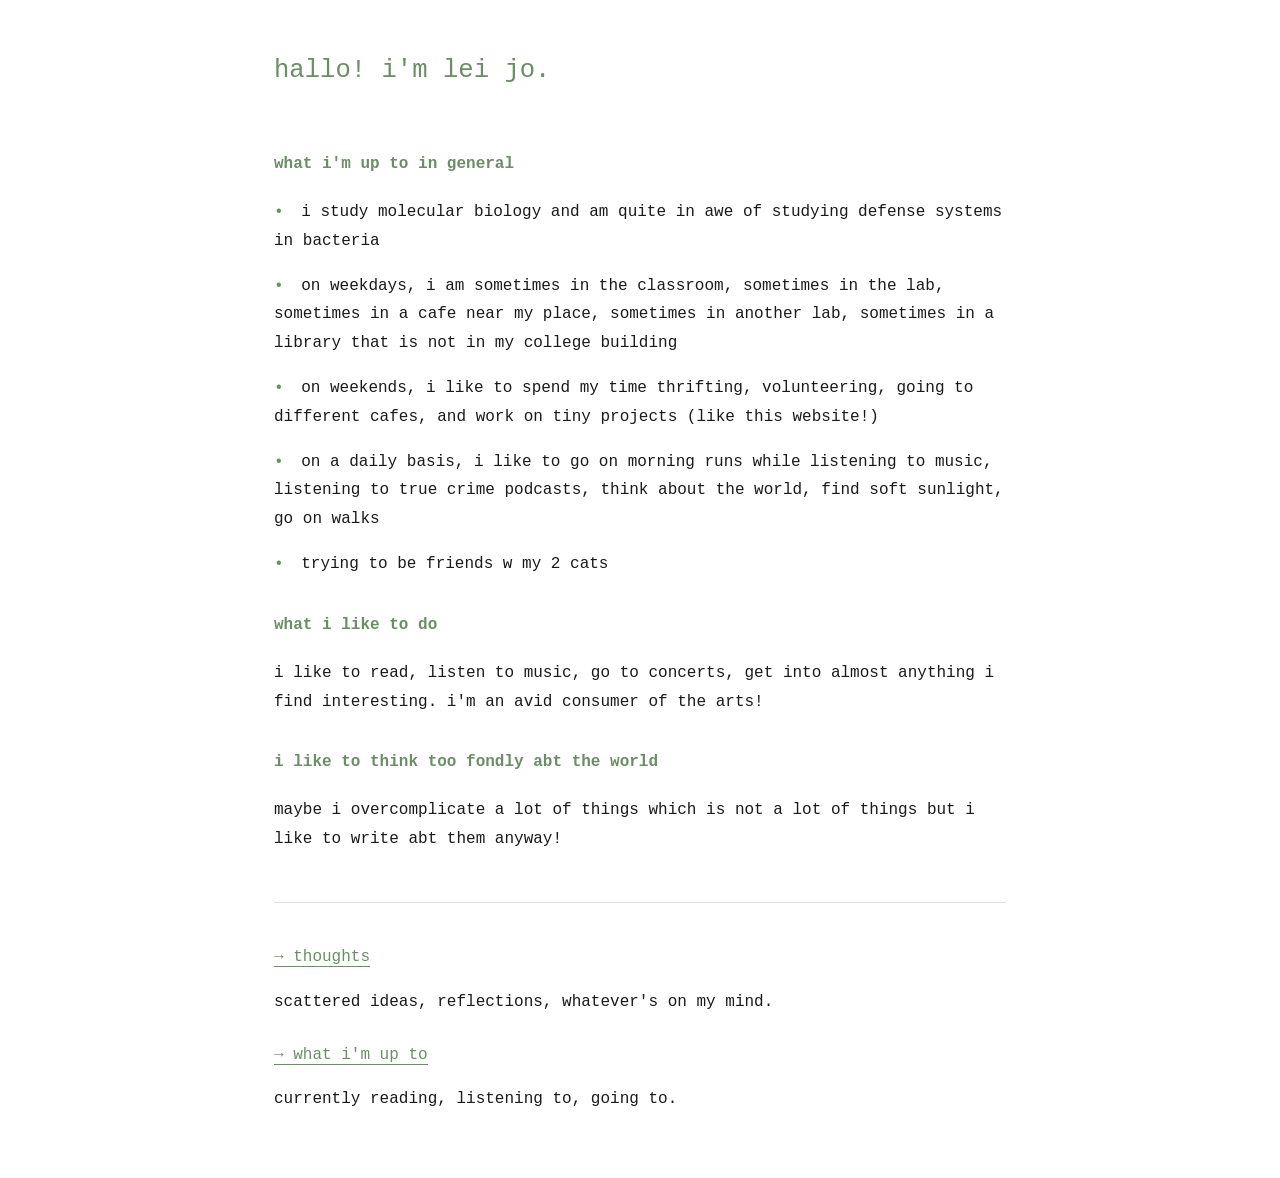
==== index.html @ 5918b137 "Add files via upload" ====
<!DOCTYPE html>
<html lang="en">
<head>
    <meta charset="UTF-8">
    <meta name="viewport" content="width=device-width, initial-scale=1.0">
    <title>hi</title>
    <style>
        * {
            margin: 0;
            padding: 0;
            box-sizing: border-box;
        }

        body {
            background-color: #ffffff;
            color: #1a1a1a;
            font-family: 'Courier New', monospace;
            line-height: 1.8;
            padding: 3rem 4rem;
            max-width: 860px;
            margin: 0 auto;
        }

        h1 {
            color: #6B8E66;
            margin-bottom: 0.75rem;
            font-size: 1.6rem;
            font-weight: normal;
        }

        h2 {
            color: #6B8E66;
            font-size: 1rem;
            margin-top: 2rem;
            margin-bottom: 1.2rem;
            font-weight: bold;
        }

        .content {
            margin-bottom: 2.5rem;
        }

        ul {
            list-style: none;
            margin-bottom: 1.5rem;
            margin-left: 0;
        }

        li {
            margin-bottom: 1rem;
            font-size: 1rem;
        }

        li:before {
            content: "• ";
            color: #6B8E66;
            margin-right: 0.5rem;
        }

        p {
            margin-bottom: 1.5rem;
            font-size: 1rem;
        }

        .intro {
            margin-bottom: 3.5rem;
        }

        .nav {
            margin-top: 3rem;
            border-top: 1px solid #e0e0e0;
            padding-top: 2.5rem;
        }

        .nav p {
            margin-bottom: 1rem;
        }

        a {
            color: #6B8E66;
            text-decoration: none;
            border-bottom: 1px solid #6B8E66;
            transition: opacity 0.2s;
        }

        a:hover {
            opacity: 0.7;
        }

        .subtitle {
            color: #666;
            font-size: 0.95rem;
        }
    </style>
</head>
<body>
    <div class="intro">
        <h1>hallo! i'm lei jo.</h1>
    </div>

    <div class="content">
        <h2>what i'm up to in general</h2>
        <ul>
            <li>i study molecular biology and am quite in awe of studying defense systems in bacteria</li>
            <li>on weekdays, i am sometimes in the classroom, sometimes in the lab, sometimes in a cafe near my place, sometimes in another lab, sometimes in a library that is not in my college building</li>
            <li>on weekends, i like to spend my time thrifting, volunteering, going to different cafes, and work on tiny projects (like this website!)</li>
            <li>on a daily basis, i like to go on morning runs while listening to music, listening to true crime podcasts, think about the world, find soft sunlight, go on walks</li>
            <li>trying to be friends w my 2 cats</li>
        </ul>

        <h2>what i like to do</h2>
        <p>i like to read, listen to music, go to concerts, get into almost anything i find interesting. i'm an avid consumer of the arts!</p>

        <h2>i like to think too fondly abt the world</h2>
        <p>maybe i overcomplicate a lot of things which is not a lot of things but i like to write abt them anyway!</p>
    </div>

    <div class="nav">
        <p><a href="thoughts.html">→ thoughts</a></p>
        <p>scattered ideas, reflections, whatever's on my mind.</p>

        <p style="margin-top: 1.5rem;"><a href="whatimuptohtml.html">→ what i'm up to</a></p>
        <p>currently reading, listening to, going to.</p>
    </div>
</body>
</html>
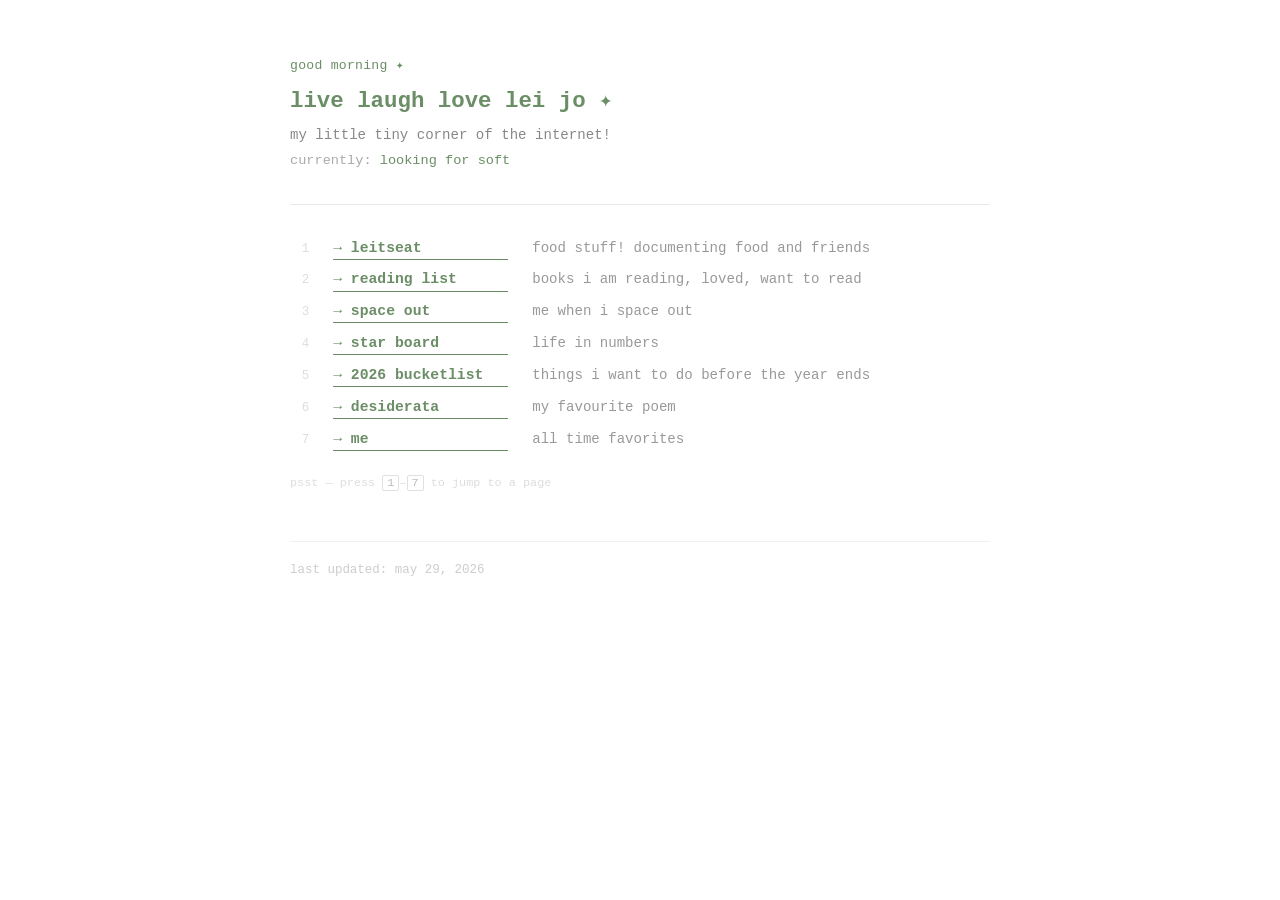
==== commit 67c7032d: "Add files via upload" ====
--- a/index.html
+++ b/index.html
@@ -3,124 +3,217 @@
 <head>
     <meta charset="UTF-8">
     <meta name="viewport" content="width=device-width, initial-scale=1.0">
-    <title>hi</title>
+    <title>lei jo</title>
+    <link rel="stylesheet" href="style.css">
     <style>
-        * {
-            margin: 0;
-            padding: 0;
-            box-sizing: border-box;
-        }
-
-        body {
-            background-color: #ffffff;
-            color: #1a1a1a;
+        .header {
+            margin-bottom: 2rem;
+        }
+
+        .greeting {
+            color: #6B8E66;
+            font-size: 0.82rem;
+            margin-bottom: 0.6rem;
+            letter-spacing: 0.02em;
+        }
+
+        .tagline {
+            color: #888;
+            font-size: 0.88rem;
+            margin-bottom: 0.3rem;
+        }
+
+        .currently {
+            color: #aaa;
+            font-size: 0.85rem;
+            margin-bottom: 0;
+            min-height: 1.2em;
+        }
+
+        .currently .word {
+            color: #6B8E66;
+        }
+
+        .nav-list {
+            list-style: none;
+            margin: 2rem 0 0 0;
+        }
+
+        .nav-list li {
+            margin-bottom: 0.55rem;
+            font-size: 0.92rem;
+            display: flex;
+            align-items: baseline;
+            gap: 1.5rem;
+        }
+
+        .nav-list li:before {
+            content: none;
+        }
+
+        .nav-list .num {
+            color: #ddd;
+            font-size: 0.78rem;
+            width: 1.2rem;
+            flex-shrink: 0;
+            text-align: right;
+        }
+
+        .nav-list .link-label {
+            flex-shrink: 0;
+            width: 175px;
+            font-weight: bold;
+            position: relative;
+        }
+
+        /* sparkle on hover */
+        .nav-list .link-label::after {
+            content: " ✦";
+            opacity: 0;
+            color: #6B8E66;
+            transition: opacity 0.2s;
+        }
+        .nav-list .link-label:hover::after {
+            opacity: 1;
+        }
+
+        .nav-list .link-desc {
+            color: #999;
+            font-size: 0.88rem;
+            white-space: nowrap;
+        }
+
+        .footer {
+            margin-top: 3rem;
+            padding-top: 1.2rem;
+            border-top: 1px solid #f0f0f0;
+            font-size: 0.78rem;
+            color: #ccc;
+        }
+
+        .hint {
+            color: #ddd;
+            font-size: 0.74rem;
+            margin-top: 1.5rem;
+        }
+        .hint kbd {
             font-family: 'Courier New', monospace;
-            line-height: 1.8;
-            padding: 3rem 4rem;
-            max-width: 860px;
-            margin: 0 auto;
-        }
-
-        h1 {
-            color: #6B8E66;
-            margin-bottom: 0.75rem;
-            font-size: 1.6rem;
-            font-weight: normal;
-        }
-
-        h2 {
-            color: #6B8E66;
-            font-size: 1rem;
-            margin-top: 2rem;
-            margin-bottom: 1.2rem;
-            font-weight: bold;
-        }
-
-        .content {
-            margin-bottom: 2.5rem;
-        }
-
-        ul {
-            list-style: none;
-            margin-bottom: 1.5rem;
-            margin-left: 0;
-        }
-
-        li {
-            margin-bottom: 1rem;
-            font-size: 1rem;
-        }
-
-        li:before {
-            content: "• ";
-            color: #6B8E66;
-            margin-right: 0.5rem;
-        }
-
-        p {
-            margin-bottom: 1.5rem;
-            font-size: 1rem;
-        }
-
-        .intro {
-            margin-bottom: 3.5rem;
-        }
-
-        .nav {
-            margin-top: 3rem;
-            border-top: 1px solid #e0e0e0;
-            padding-top: 2.5rem;
-        }
-
-        .nav p {
-            margin-bottom: 1rem;
-        }
-
-        a {
-            color: #6B8E66;
-            text-decoration: none;
-            border-bottom: 1px solid #6B8E66;
-            transition: opacity 0.2s;
-        }
-
-        a:hover {
-            opacity: 0.7;
-        }
-
-        .subtitle {
-            color: #666;
-            font-size: 0.95rem;
+            border: 1px solid #e0e0e0;
+            border-radius: 2px;
+            padding: 0 0.25rem;
+            color: #bbb;
         }
     </style>
 </head>
 <body>
-    <div class="intro">
-        <h1>hallo! i'm lei jo.</h1>
+    <div class="header">
+        <p class="greeting" id="greeting"></p>
+        <h1>live laugh love lei jo ✦</h1>
+        <p class="tagline">my little tiny corner of the internet!</p>
+        <p class="currently" id="currently"></p>
     </div>
 
-    <div class="content">
-        <h2>what i'm up to in general</h2>
-        <ul>
-            <li>i study molecular biology and am quite in awe of studying defense systems in bacteria</li>
-            <li>on weekdays, i am sometimes in the classroom, sometimes in the lab, sometimes in a cafe near my place, sometimes in another lab, sometimes in a library that is not in my college building</li>
-            <li>on weekends, i like to spend my time thrifting, volunteering, going to different cafes, and work on tiny projects (like this website!)</li>
-            <li>on a daily basis, i like to go on morning runs while listening to music, listening to true crime podcasts, think about the world, find soft sunlight, go on walks</li>
-            <li>trying to be friends w my 2 cats</li>
-        </ul>
-
-        <h2>what i like to do</h2>
-        <p>i like to read, listen to music, go to concerts, get into almost anything i find interesting. i'm an avid consumer of the arts!</p>
-
-        <h2>i like to think too fondly abt the world</h2>
-        <p>maybe i overcomplicate a lot of things which is not a lot of things but i like to write abt them anyway!</p>
+    <hr class="divider">
+
+    <ul class="nav-list">
+        <li>
+            <span class="num">1</span>
+            <a href="leitseat.html" class="link-label">→ leitseat</a>
+            <span class="link-desc">food stuff! documenting food and friends</span>
+        </li>
+        <li>
+            <span class="num">2</span>
+            <a href="reading.html" class="link-label">→ reading list</a>
+            <span class="link-desc">books i am reading, loved, want to read</span>
+        </li>
+        <li>
+            <span class="num">3</span>
+            <a href="spaceout.html" class="link-label">→ space out</a>
+            <span class="link-desc">me when i space out</span>
+        </li>
+        <li>
+            <span class="num">4</span>
+            <a href="starboard.html" class="link-label">→ star board</a>
+            <span class="link-desc">life in numbers</span>
+        </li>
+        <li>
+            <span class="num">5</span>
+            <a href="bucketlist.html" class="link-label">→ 2026 bucketlist</a>
+            <span class="link-desc">things i want to do before the year ends</span>
+        </li>
+        <li>
+            <span class="num">6</span>
+            <a href="desiderata.html" class="link-label">→ desiderata</a>
+            <span class="link-desc">my favourite poem</span>
+        </li>
+        <li>
+            <span class="num">7</span>
+            <a href="me.html" class="link-label">→ me</a>
+            <span class="link-desc">all time favorites</span>
+        </li>
+    </ul>
+
+    <p class="hint">psst — press <kbd>1</kbd>–<kbd>7</kbd> to jump to a page</p>
+
+    <div class="footer">
+        <span>last updated: may 29, 2026</span>
     </div>
 
-    <div class="nav">
-        <p><a href="thoughts.html">→ thoughts</a></p>
-        <p>scattered ideas, reflections, whatever's on my mind.</p>
-
-        <p style="margin-top: 1.5rem;"><a href="whatimuptohtml.html">→ what i'm up to</a></p>
-        <p>currently reading, listening to, going to.</p>
-    </div>
+    <script>
+        // ── time-based greeting ──
+        function update() {
+            const h = parseInt(new Date().toLocaleString('en-US', { timeZone: 'Asia/Manila', hour: 'numeric', hour12: false }));
+            let greet;
+            if (h < 5) greet = 'still up?';
+            else if (h < 12) greet = 'good morning';
+            else if (h < 18) greet = 'good afternoon';
+            else greet = 'good evening';
+            document.getElementById('greeting').textContent = greet + ' ✦';
+        }
+        update();
+
+        // ── rotating "currently" line ──
+        const states = [
+            'thinking about bacteria',
+            'looking for soft sunlight',
+            'pretending to befriend my cats',
+            'overcomplicating something simple',
+            'on a walk, probably',
+            'spacing out',
+            'making a tiny project',
+            'craving matcha',
+            'listening to a true crime podcast'
+        ];
+        const cur = document.getElementById('currently');
+        let idx = Math.floor(Math.random() * states.length);
+
+        function typeState() {
+            const word = states[idx];
+            cur.innerHTML = 'currently: <span class="word"></span>';
+            const span = cur.querySelector('.word');
+            let i = 0;
+            const typer = setInterval(() => {
+                span.textContent = word.slice(0, i);
+                i++;
+                if (i > word.length) {
+                    clearInterval(typer);
+                    setTimeout(() => {
+                        idx = (idx + 1) % states.length;
+                        typeState();
+                    }, 3500);
+                }
+            }, 55);
+        }
+        typeState();
+
+        // ── keyboard navigation ──
+        const pages = ['leitseat.html', 'reading.html', 'spaceout.html', 'starboard.html', 'bucketlist.html', 'desiderata.html', 'me.html'];
+        document.addEventListener('keydown', e => {
+            const n = parseInt(e.key);
+            if (n >= 1 && n <= pages.length) {
+                window.location.href = pages[n - 1];
+            }
+        });
+    </script>
 </body>
 </html>
--- a/style.css
+++ b/style.css
@@ -0,0 +1,79 @@
+* {
+    margin: 0;
+    padding: 0;
+    box-sizing: border-box;
+}
+
+body {
+    background-color: #ffffff;
+    color: #1a1a1a;
+    font-family: 'Courier New', monospace;
+    line-height: 1.5;
+    padding: 3.5rem 5rem;
+    max-width: 860px;
+    margin: 0 auto;
+    font-size: 0.92rem;
+}
+
+a {
+    color: #6B8E66;
+    text-decoration: none;
+    border-bottom: 1px solid #6B8E66;
+    transition: opacity 0.2s;
+}
+
+a:hover {
+    opacity: 0.6;
+}
+
+h1 {
+    color: #6B8E66;
+    font-size: 1.4rem;
+    font-weight: bold;
+    margin-bottom: 0.4rem;
+}
+
+h2 {
+    color: #6B8E66;
+    font-size: 0.92rem;
+    font-weight: bold;
+    margin-top: 2rem;
+    margin-bottom: 0.8rem;
+}
+
+p {
+    margin-bottom: 0.8rem;
+    color: #444;
+    font-size: 0.88rem;
+}
+
+ul {
+    list-style: none;
+    margin-bottom: 1rem;
+}
+
+li {
+    margin-bottom: 0.5rem;
+    font-size: 0.92rem;
+}
+
+li:before {
+    content: "• ";
+    color: #6B8E66;
+    margin-right: 0.4rem;
+}
+
+.back {
+    margin-bottom: 2.5rem;
+    font-size: 0.88rem;
+}
+
+.page-title {
+    margin-bottom: 2rem;
+}
+
+.divider {
+    border: none;
+    border-top: 1px solid #e8e8e8;
+    margin: 2rem 0;
+}
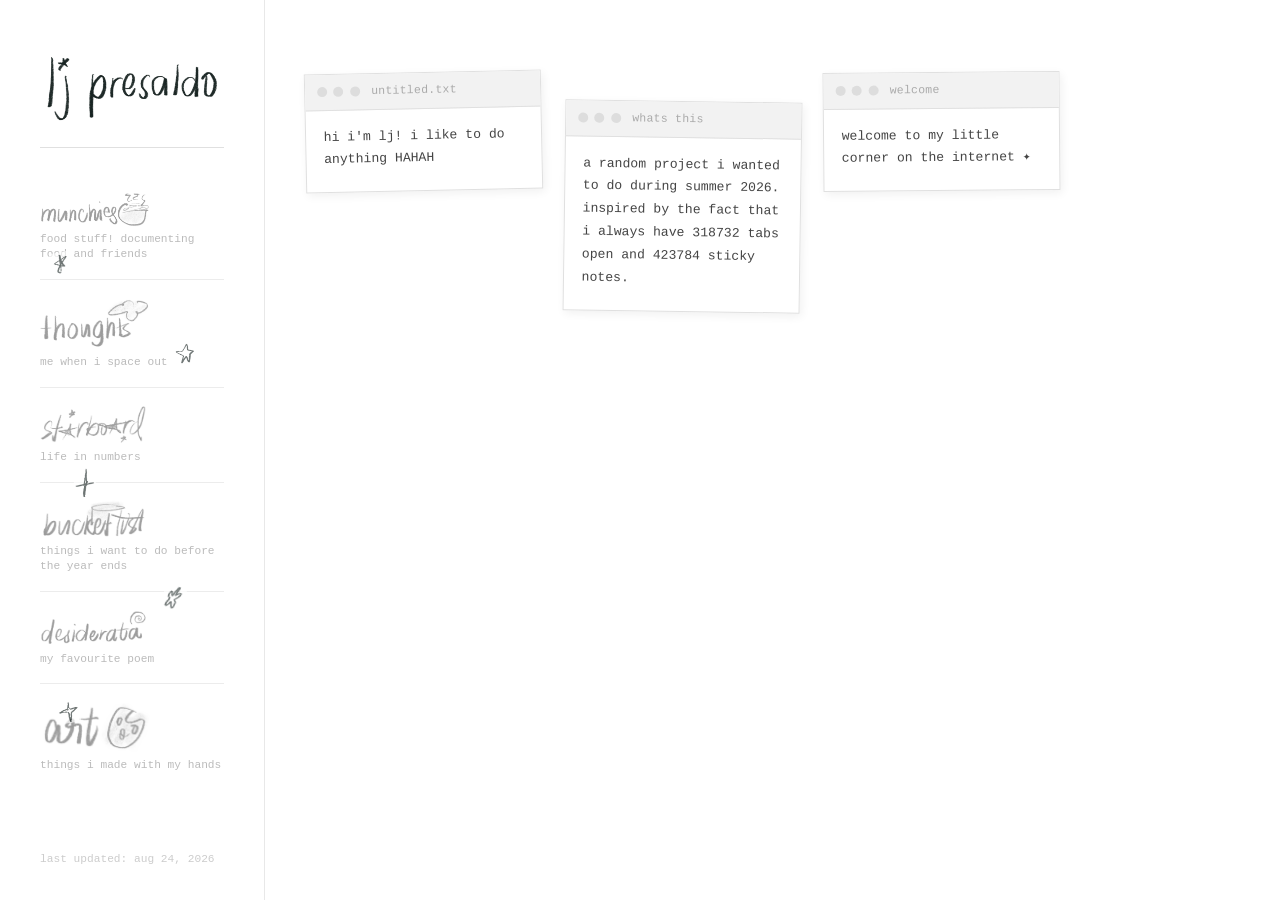
==== commit d2ff19b4: "redesign: handwritten journal aesthetic, new pages, content updates - new left sidebar (sidebar.js) " ====
--- a/index.html
+++ b/index.html
@@ -6,214 +6,132 @@
     <title>lei jo</title>
     <link rel="stylesheet" href="style.css">
     <style>
-        .header {
-            margin-bottom: 2rem;
+        .notes-area {
+            display: grid;
+            grid-template-columns: repeat(3, 1fr);
+            gap: 1.4rem;
+            align-items: start;
+            padding-top: 1rem;
         }
 
-        .greeting {
-            color: #6B8E66;
+        .note {
+            background: #fff;
+            border: 1px solid #e0e0e0;
+            box-shadow: 2px 3px 10px rgba(0,0,0,0.06);
+            font-family: 'Courier New', monospace;
             font-size: 0.82rem;
-            margin-bottom: 0.6rem;
+            line-height: 1.75;
+            color: #333;
+        }
+
+        .note-titlebar {
+            background: #f2f2f2;
+            border-bottom: 1px solid #e0e0e0;
+            padding: 0.45rem 0.75rem;
+            display: flex;
+            align-items: center;
+            gap: 0.4rem;
+        }
+
+        .note-dot {
+            width: 10px;
+            height: 10px;
+            border-radius: 50%;
+            background: #ddd;
+            flex-shrink: 0;
+        }
+
+        .note-title {
+            font-size: 0.72rem;
+            color: #aaa;
+            margin-left: 0.3rem;
             letter-spacing: 0.02em;
         }
 
-        .tagline {
+        .note-body {
+            padding: 1rem 1.1rem 1.2rem;
+        }
+
+        .note-body p {
+            font-size: 0.82rem;
+            color: #444;
+            margin-bottom: 0.75rem;
+            line-height: 1.75;
+        }
+
+        .note-body p:last-child { margin-bottom: 0; }
+
+        /* slight rotations for the scattered feel */
+        .note:nth-child(1) { transform: rotate(-1.2deg); }
+        .note:nth-child(2) { transform: rotate(0.8deg); margin-top: 1.8rem; }
+        .note:nth-child(3) { transform: rotate(-0.5deg); }
+        .note:nth-child(4) { transform: rotate(1deg); margin-top: 0.8rem; }
+
+        .note-lyric {
+            font-size: 0.82rem;
             color: #888;
-            font-size: 0.88rem;
-            margin-bottom: 0.3rem;
+            font-style: italic;
+            margin: 0;
+            line-height: 1.6;
+        }
+        .note-lyric-attr {
+            font-size: 0.7rem;
+            color: #ccc;
+            margin: 0.4rem 0 0 0;
+            font-style: normal;
         }
 
         .currently {
+            font-size: 0.8rem;
             color: #aaa;
-            font-size: 0.85rem;
+            font-family: 'Courier New', monospace;
             margin-bottom: 0;
             min-height: 1.2em;
         }
-
-        .currently .word {
-            color: #6B8E66;
-        }
-
-        .nav-list {
-            list-style: none;
-            margin: 2rem 0 0 0;
-        }
-
-        .nav-list li {
-            margin-bottom: 0.55rem;
-            font-size: 0.92rem;
-            display: flex;
-            align-items: baseline;
-            gap: 1.5rem;
-        }
-
-        .nav-list li:before {
-            content: none;
-        }
-
-        .nav-list .num {
-            color: #ddd;
-            font-size: 0.78rem;
-            width: 1.2rem;
-            flex-shrink: 0;
-            text-align: right;
-        }
-
-        .nav-list .link-label {
-            flex-shrink: 0;
-            width: 175px;
-            font-weight: bold;
-            position: relative;
-        }
-
-        /* sparkle on hover */
-        .nav-list .link-label::after {
-            content: " ✦";
-            opacity: 0;
-            color: #6B8E66;
-            transition: opacity 0.2s;
-        }
-        .nav-list .link-label:hover::after {
-            opacity: 1;
-        }
-
-        .nav-list .link-desc {
-            color: #999;
-            font-size: 0.88rem;
-            white-space: nowrap;
-        }
-
-        .footer {
-            margin-top: 3rem;
-            padding-top: 1.2rem;
-            border-top: 1px solid #f0f0f0;
-            font-size: 0.78rem;
-            color: #ccc;
-        }
-
-        .hint {
-            color: #ddd;
-            font-size: 0.74rem;
-            margin-top: 1.5rem;
-        }
-        .hint kbd {
-            font-family: 'Courier New', monospace;
-            border: 1px solid #e0e0e0;
-            border-radius: 2px;
-            padding: 0 0.25rem;
-            color: #bbb;
-        }
+        .currently .word { color: #6B8E66; }
     </style>
 </head>
 <body>
-    <div class="header">
-        <p class="greeting" id="greeting"></p>
-        <h1>live laugh love lei jo ✦</h1>
-        <p class="tagline">my little tiny corner of the internet!</p>
-        <p class="currently" id="currently"></p>
+    <div class="notes-area">
+
+        <div class="note">
+            <div class="note-titlebar">
+                <span class="note-dot"></span>
+                <span class="note-dot"></span>
+                <span class="note-dot"></span>
+                <span class="note-title">untitled.txt</span>
+            </div>
+            <div class="note-body">
+                <p>hi i'm lj! i like to do anything HAHAH</p>
+            </div>
+        </div>
+
+        <div class="note">
+            <div class="note-titlebar">
+                <span class="note-dot"></span>
+                <span class="note-dot"></span>
+                <span class="note-dot"></span>
+                <span class="note-title">whats this</span>
+            </div>
+            <div class="note-body">
+                <p>a random project i wanted to do during summer 2026. inspired by the fact that i always have 318732 tabs open and 423784 sticky notes.</p>
+            </div>
+        </div>
+
+        <div class="note">
+            <div class="note-titlebar">
+                <span class="note-dot"></span>
+                <span class="note-dot"></span>
+                <span class="note-dot"></span>
+                <span class="note-title">welcome</span>
+            </div>
+            <div class="note-body">
+                <p>welcome to my little corner on the internet ✦</p>
+            </div>
+        </div>
+
     </div>
 
-    <hr class="divider">
-
-    <ul class="nav-list">
-        <li>
-            <span class="num">1</span>
-            <a href="leitseat.html" class="link-label">→ leitseat</a>
-            <span class="link-desc">food stuff! documenting food and friends</span>
-        </li>
-        <li>
-            <span class="num">2</span>
-            <a href="reading.html" class="link-label">→ reading list</a>
-            <span class="link-desc">books i am reading, loved, want to read</span>
-        </li>
-        <li>
-            <span class="num">3</span>
-            <a href="spaceout.html" class="link-label">→ space out</a>
-            <span class="link-desc">me when i space out</span>
-        </li>
-        <li>
-            <span class="num">4</span>
-            <a href="starboard.html" class="link-label">→ star board</a>
-            <span class="link-desc">life in numbers</span>
-        </li>
-        <li>
-            <span class="num">5</span>
-            <a href="bucketlist.html" class="link-label">→ 2026 bucketlist</a>
-            <span class="link-desc">things i want to do before the year ends</span>
-        </li>
-        <li>
-            <span class="num">6</span>
-            <a href="desiderata.html" class="link-label">→ desiderata</a>
-            <span class="link-desc">my favourite poem</span>
-        </li>
-        <li>
-            <span class="num">7</span>
-            <a href="me.html" class="link-label">→ me</a>
-            <span class="link-desc">all time favorites</span>
-        </li>
-    </ul>
-
-    <p class="hint">psst — press <kbd>1</kbd>–<kbd>7</kbd> to jump to a page</p>
-
-    <div class="footer">
-        <span>last updated: may 29, 2026</span>
-    </div>
-
-    <script>
-        // ── time-based greeting ──
-        function update() {
-            const h = parseInt(new Date().toLocaleString('en-US', { timeZone: 'Asia/Manila', hour: 'numeric', hour12: false }));
-            let greet;
-            if (h < 5) greet = 'still up?';
-            else if (h < 12) greet = 'good morning';
-            else if (h < 18) greet = 'good afternoon';
-            else greet = 'good evening';
-            document.getElementById('greeting').textContent = greet + ' ✦';
-        }
-        update();
-
-        // ── rotating "currently" line ──
-        const states = [
-            'thinking about bacteria',
-            'looking for soft sunlight',
-            'pretending to befriend my cats',
-            'overcomplicating something simple',
-            'on a walk, probably',
-            'spacing out',
-            'making a tiny project',
-            'craving matcha',
-            'listening to a true crime podcast'
-        ];
-        const cur = document.getElementById('currently');
-        let idx = Math.floor(Math.random() * states.length);
-
-        function typeState() {
-            const word = states[idx];
-            cur.innerHTML = 'currently: <span class="word"></span>';
-            const span = cur.querySelector('.word');
-            let i = 0;
-            const typer = setInterval(() => {
-                span.textContent = word.slice(0, i);
-                i++;
-                if (i > word.length) {
-                    clearInterval(typer);
-                    setTimeout(() => {
-                        idx = (idx + 1) % states.length;
-                        typeState();
-                    }, 3500);
-                }
-            }, 55);
-        }
-        typeState();
-
-        // ── keyboard navigation ──
-        const pages = ['leitseat.html', 'reading.html', 'spaceout.html', 'starboard.html', 'bucketlist.html', 'desiderata.html', 'me.html'];
-        document.addEventListener('keydown', e => {
-            const n = parseInt(e.key);
-            if (n >= 1 && n <= pages.length) {
-                window.location.href = pages[n - 1];
-            }
-        });
-    </script>
+    <script src="sidebar.js"></script>
 </body>
 </html>
--- a/style.css
+++ b/style.css
@@ -9,10 +9,133 @@
     color: #1a1a1a;
     font-family: 'Courier New', monospace;
     line-height: 1.5;
-    padding: 3.5rem 5rem;
-    max-width: 860px;
-    margin: 0 auto;
     font-size: 0.92rem;
+    display: flex;
+    min-height: 100vh;
+    max-width: 1060px;
+    margin: 0 0 0 2.5rem;
+}
+
+/* ── sidebar ── */
+.site-sidebar {
+    width: 225px;
+    flex-shrink: 0;
+    padding: 3rem 2.5rem 2rem 0;
+    border-right: 1px solid #e8e8e8;
+    position: sticky;
+    top: 0;
+    height: 100vh;
+    overflow-y: auto;
+    box-sizing: border-box;
+    position: relative;
+}
+
+.sidebar-logo-link {
+    display: block;
+    border: none;
+    margin-bottom: 1.2rem;
+}
+
+.sidebar-rule {
+    border: none;
+    border-top: 1px solid #e0e0e0;
+    margin: 0 0 1.8rem 0;
+}
+
+.sidebar-updated {
+    position: absolute;
+    bottom: 2rem;
+    left: 0;
+    right: 0;
+    padding: 0 2.5rem 0 0;
+    font-size: 0.7rem;
+    color: #ccc;
+    margin: 0;
+    font-family: 'Courier New', monospace;
+}
+
+.sidebar-logo {
+    width: 100%;
+    height: auto;
+    display: block;
+}
+
+.sidebar-logo-text {
+    font-size: 1rem;
+    color: #1a1a1a;
+    font-family: 'Courier New', monospace;
+    font-weight: bold;
+}
+
+.site-sidebar-nav {
+    display: flex;
+    flex-direction: column;
+}
+
+.snav-item {
+    padding: 1rem 0;
+}
+
+.snav-item-divider {
+    border-bottom: 1px solid #ececec;
+}
+
+.snav-desc {
+    font-size: 0.7rem;
+    color: #bbb;
+    margin: 0.3rem 0 0 0;
+    font-family: 'Courier New', monospace;
+    line-height: 1.4;
+}
+
+.snav-link {
+    display: block;
+    border: none;
+    text-decoration: none;
+    line-height: 1;
+}
+
+.snav-img {
+    width: 60%;
+    height: auto;
+    display: block;
+    opacity: 0.45;
+    transition: opacity 0.15s;
+    filter: grayscale(100%);
+}
+
+.sidebar-star {
+    position: absolute;
+    width: 22px;
+    height: auto;
+    opacity: 0.65;
+    pointer-events: none;
+    user-select: none;
+}
+
+.snav-link:hover .snav-img,
+.snav-link.active .snav-img {
+    opacity: 1;
+    filter: none;
+}
+
+.snav-fallback {
+    font-size: 0.82rem;
+    color: #aaa;
+    transition: color 0.15s;
+}
+
+.snav-link:hover .snav-fallback,
+.snav-link.active .snav-fallback {
+    color: #6B8E66;
+}
+
+/* ── main content area ── */
+.main-content {
+    flex: 1;
+    padding: 3.5rem 2.5rem 3.5rem 2.5rem;
+    min-width: 0;
+    box-sizing: border-box;
 }
 
 a {
